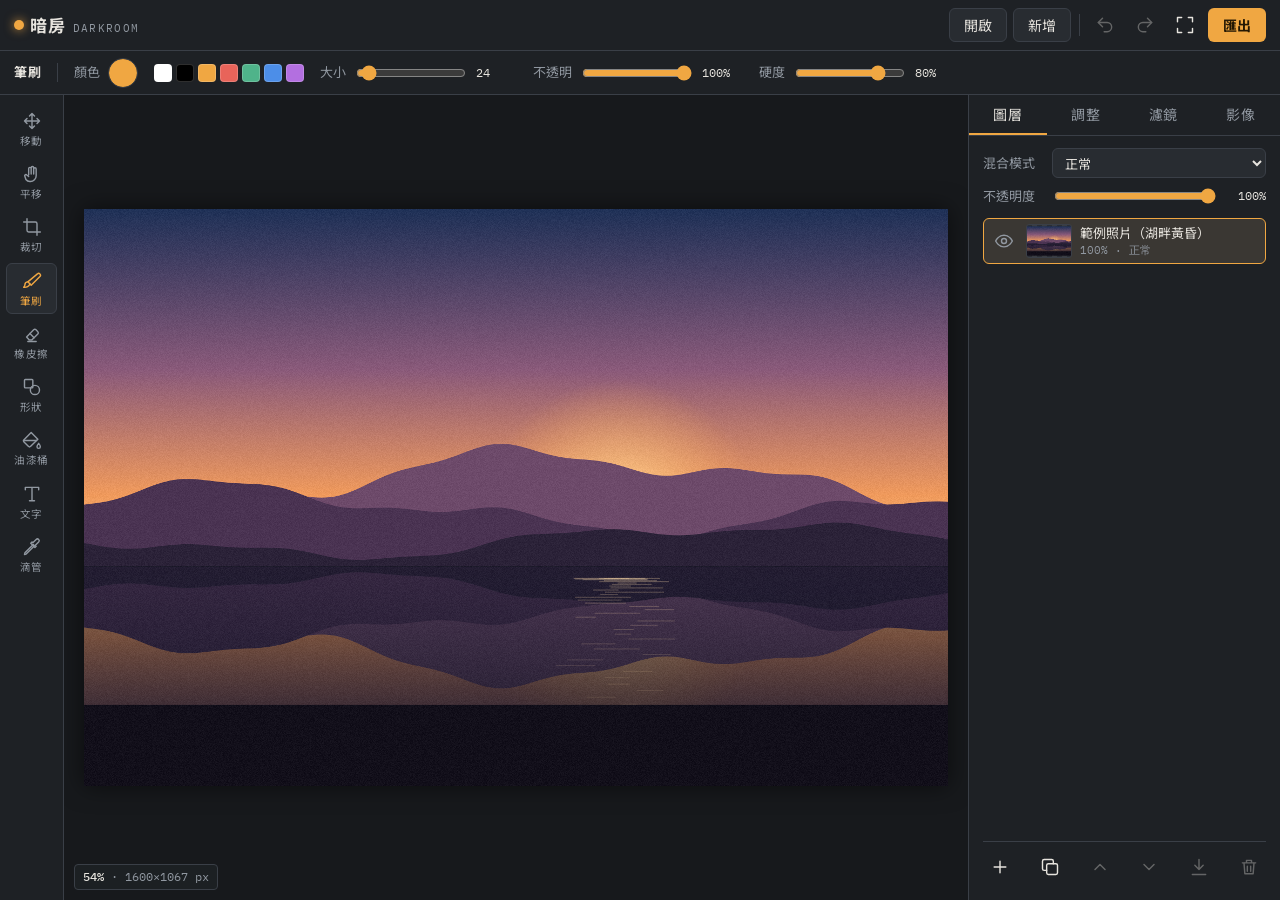
==== photo-editor/index.html @ 145f6950 "Add Darkroom: cross-platform layer-based photo editor (PWA) Plain HTML/JS/Canvas editor that runs on" ====
<!doctype html>
<html lang="zh-Hant">
<head>
<meta charset="utf-8">
<meta name="viewport" content="width=device-width,initial-scale=1,maximum-scale=1,user-scalable=no,viewport-fit=cover">
<title>暗房修圖</title>
<meta name="description" content="手機與電腦通用的圖層式修圖工具：筆刷、裁切、調色、濾鏡、文字、圖層混合模式。">
<meta name="theme-color" content="#1b1d21">
<link rel="manifest" href="manifest.webmanifest">
<link rel="icon" href="icon.svg" type="image/svg+xml">
<link rel="apple-touch-icon" href="icon.svg">
<link rel="preconnect" href="https://fonts.googleapis.com">
<link rel="stylesheet" href="https://fonts.googleapis.com/css2?family=IBM+Plex+Mono:wght@400;500&family=Noto+Sans+TC:wght@400;500;700&display=swap">
<link rel="stylesheet" href="style.css">
</head>
<body>
<!--APP-->
<div id="app">
  <header class="topbar">
    <div class="brand"><span class="mark" aria-hidden="true"></span><b>暗房</b><span class="sub">Darkroom</span></div>
    <div class="actions">
      <button class="btn" id="btnOpen" title="開啟影像 (Ctrl+O)">開啟</button>
      <button class="btn hide-sm" id="btnNew" title="新增畫布">新增</button>
      <span class="sep hide-sm"></span>
      <button class="ibtn" id="btnUndo" title="復原 (Ctrl+Z)" aria-label="復原"><svg viewBox="0 0 24 24"><path d="M9 14 4 9l5-5"/><path d="M4 9h10.5a5.5 5.5 0 0 1 0 11H11"/></svg></button>
      <button class="ibtn" id="btnRedo" title="重做 (Ctrl+Shift+Z)" aria-label="重做"><svg viewBox="0 0 24 24"><path d="m15 14 5-5-5-5"/><path d="M20 9H9.5a5.5 5.5 0 0 0 0 11H13"/></svg></button>
      <button class="ibtn" id="btnFit" title="符合視窗 (Ctrl+0)" aria-label="符合視窗"><svg viewBox="0 0 24 24"><path d="M3 8V3h5M21 8V3h-5M3 16v5h5M21 16v5h-5"/></svg></button>
      <button class="btn primary" id="btnExport" title="匯出 (Ctrl+S)">匯出</button>
      <button class="ibtn show-sm" id="btnPanel" aria-label="開啟面板" title="面板"><svg viewBox="0 0 24 24"><path d="M4 6h16M4 12h16M4 18h10"/></svg></button>
    </div>
    <input type="file" id="fileOpen" accept="image/*" hidden>
    <input type="file" id="fileLayer" accept="image/*" hidden>
  </header>

  <div class="optbar" id="optbar">
    <span class="opt tool-name" id="toolName">筆刷</span>
    <label class="opt" data-for="brush shape fill text"><span>顏色</span><input type="color" id="optColor" value="#f0a742"></label>
    <div class="opt swatches" data-for="brush shape fill text" id="swatches"></div>
    <label class="opt" data-for="brush eraser shape"><span>大小</span><input type="range" id="optSize" min="1" max="400" value="24"><output id="outSize">24</output></label>
    <label class="opt" data-for="brush eraser shape fill"><span>不透明</span><input type="range" id="optOpacity" min="1" max="100" value="100"><output id="outOpacity">100%</output></label>
    <label class="opt" data-for="brush eraser"><span>硬度</span><input type="range" id="optHardness" min="0" max="100" value="80"><output id="outHardness">80%</output></label>
    <label class="opt" data-for="shape"><span>形狀</span><select id="optShape"><option value="rect">矩形</option><option value="ellipse">橢圓</option><option value="line">直線</option></select></label>
    <label class="opt" data-for="shape"><input type="checkbox" id="optShapeFill"><span>填滿</span></label>
    <label class="opt" data-for="fill"><span>容許度</span><input type="range" id="optTolerance" min="0" max="100" value="32"><output id="outTolerance">32</output></label>
    <label class="opt" data-for="crop"><span>比例</span><select id="optRatio"><option value="free">自由</option><option value="1">1:1</option><option value="1.3333">4:3</option><option value="0.75">3:4</option><option value="1.7778">16:9</option><option value="0.5625">9:16</option><option value="1.5">3:2</option></select></label>
    <div class="opt" data-for="crop"><button class="btn primary sm" id="btnCropApply">套用裁切</button><button class="btn sm" id="btnCropCancel">取消</button></div>
    <span class="opt hint" data-for="move">拖曳以移動目前圖層</span>
    <span class="opt hint" data-for="hand">拖曳平移畫面，雙指縮放</span>
    <span class="opt hint" data-for="eyedropper">點選畫面取色</span>
    <span class="opt hint" data-for="text">點選畫面放置文字</span>
  </div>

  <main class="workspace">
    <nav class="toolbar" id="toolbar" aria-label="工具">
      <button data-tool="move" title="移動 (V)"><svg viewBox="0 0 24 24"><path d="M12 3v18M3 12h18M9 6l3-3 3 3M9 18l3 3 3-3M6 9l-3 3 3 3M18 9l3 3-3 3"/></svg><i>移動</i></button>
      <button data-tool="hand" title="手形 (H / 空白鍵)"><svg viewBox="0 0 24 24"><path d="M8 13V5.5a1.5 1.5 0 0 1 3 0V12M11 11V4.5a1.5 1.5 0 0 1 3 0V12M14 11.5V6a1.5 1.5 0 0 1 3 0v8a7 7 0 0 1-7 7h-.5a6 6 0 0 1-4.8-2.4L3.5 15a1.5 1.5 0 0 1 2.3-1.9L8 15"/></svg><i>平移</i></button>
      <button data-tool="crop" title="裁切 (C)"><svg viewBox="0 0 24 24"><path d="M6 2v14a2 2 0 0 0 2 2h14M18 22V8a2 2 0 0 0-2-2H2"/></svg><i>裁切</i></button>
      <button data-tool="brush" title="筆刷 (B)"><svg viewBox="0 0 24 24"><path d="M18.5 3.5a2.1 2.1 0 0 1 3 3L11 17l-4-4z"/><path d="M7 13c-2 0-3.5 1.5-3.5 3.5 0 1.5-1 2.5-1.5 3 3 .5 7-1 7.5-4.5"/></svg><i>筆刷</i></button>
      <button data-tool="eraser" title="橡皮擦 (E)"><svg viewBox="0 0 24 24"><path d="M7 21h10M5.5 15.5 14 7a2 2 0 0 1 2.8 0l2.2 2.2a2 2 0 0 1 0 2.8L12 19H8.5z"/><path d="m9.5 11.5 5 5"/></svg><i>橡皮擦</i></button>
      <button data-tool="shape" title="形狀 (U)"><svg viewBox="0 0 24 24"><rect x="3" y="3" width="10" height="10" rx="1"/><circle cx="15.5" cy="15.5" r="5.5"/></svg><i>形狀</i></button>
      <button data-tool="fill" title="油漆桶 (G)"><svg viewBox="0 0 24 24"><path d="m19 11-8-8-8.6 8.6a2 2 0 0 0 0 2.8l5.2 5.2a2 2 0 0 0 2.8 0z"/><path d="M2.5 12.5h15"/><path d="M22 20a2 2 0 1 1-4 0c0-1.6 2-4 2-4s2 2.4 2 4z"/></svg><i>油漆桶</i></button>
      <button data-tool="text" title="文字 (T)"><svg viewBox="0 0 24 24"><path d="M4 7V4h16v3M9 20h6M12 4v16"/></svg><i>文字</i></button>
      <button data-tool="eyedropper" title="滴管 (I)"><svg viewBox="0 0 24 24"><path d="m3 21 2-.5L15 10.5 13.5 9 3.5 19z"/><path d="m13 7 4-4a2.1 2.1 0 0 1 3 3l-4 4 1 1-1.5 1.5-5-5L12 6z"/></svg><i>滴管</i></button>
    </nav>

    <section class="stage" id="stage">
      <canvas id="view"></canvas>
      <div class="hud" id="hud"></div>
      <div class="drop" id="drop" hidden>放開以開啟影像</div>
    </section>

    <aside class="panel" id="panel">
      <div class="sheet-grip show-sm" id="sheetGrip"><span></span></div>
      <div class="tabs" role="tablist">
        <button role="tab" data-tab="layers" class="on">圖層</button>
        <button role="tab" data-tab="adjust">調整</button>
        <button role="tab" data-tab="filters">濾鏡</button>
        <button role="tab" data-tab="image">影像</button>
      </div>

      <div class="tab-body" data-body="layers">
        <div class="layer-props">
          <label class="row"><span>混合模式</span><select id="layerBlend"></select></label>
          <label class="row"><span>不透明度</span><input type="range" id="layerOpacity" min="0" max="100" value="100"><output id="outLayerOpacity">100%</output></label>
        </div>
        <ul class="layers" id="layerList"></ul>
        <div class="layer-actions">
          <button class="ibtn" id="lyAdd" title="新增圖層" aria-label="新增圖層"><svg viewBox="0 0 24 24"><path d="M12 5v14M5 12h14"/></svg></button>
          <button class="ibtn" id="lyDup" title="複製圖層" aria-label="複製圖層"><svg viewBox="0 0 24 24"><rect x="8" y="8" width="13" height="13" rx="2"/><path d="M16 8V5a2 2 0 0 0-2-2H5a2 2 0 0 0-2 2v9a2 2 0 0 0 2 2h3"/></svg></button>
          <button class="ibtn" id="lyUp" title="上移" aria-label="上移"><svg viewBox="0 0 24 24"><path d="m6 15 6-6 6 6"/></svg></button>
          <button class="ibtn" id="lyDown" title="下移" aria-label="下移"><svg viewBox="0 0 24 24"><path d="m6 9 6 6 6-6"/></svg></button>
          <button class="ibtn" id="lyMerge" title="向下合併" aria-label="向下合併"><svg viewBox="0 0 24 24"><path d="M12 3v12M7 10l5 5 5-5M4 21h16"/></svg></button>
          <button class="ibtn danger" id="lyDel" title="刪除圖層" aria-label="刪除圖層"><svg viewBox="0 0 24 24"><path d="M4 7h16M10 11v6M14 11v6M6 7l1 13h10l1-13M9 7V4h6v3"/></svg></button>
        </div>
      </div>

      <div class="tab-body" data-body="adjust" hidden>
        <p class="note">即時預覽套用在目前圖層：<b id="adjLayerName"></b></p>
        <div id="adjList" class="adj-list"></div>
        <div class="btn-row">
          <button class="btn" id="adjReset">重設</button>
          <button class="btn primary" id="adjApply">套用</button>
        </div>
      </div>

      <div class="tab-body" data-body="filters" hidden>
        <p class="note">點一下套用到目前圖層，可用復原撤銷。</p>
        <div class="filter-grid" id="filterGrid"></div>
      </div>

      <div class="tab-body" data-body="image" hidden>
        <div class="group">
          <h3>變形</h3>
          <div class="grid2">
            <button class="btn" data-img="rotL">向左旋轉 90°</button>
            <button class="btn" data-img="rotR">向右旋轉 90°</button>
            <button class="btn" data-img="flipH">水平翻轉</button>
            <button class="btn" data-img="flipV">垂直翻轉</button>
          </div>
        </div>
        <div class="group">
          <h3>尺寸</h3>
          <div class="grid2">
            <button class="btn" data-img="resize">影像尺寸…</button>
            <button class="btn" data-img="new">新增畫布…</button>
          </div>
        </div>
        <div class="group">
          <h3>圖層</h3>
          <div class="grid2">
            <button class="btn" data-img="placeLayer">置入影像為圖層</button>
            <button class="btn" data-img="flatten">影像平面化</button>
            <button class="btn" data-img="clearLayer">清除圖層內容</button>
            <button class="btn" data-img="fillLayer">以前景色填滿</button>
          </div>
        </div>
        <div class="group">
          <h3>資訊</h3>
          <dl class="info" id="docInfo"></dl>
        </div>
      </div>
    </aside>
  </main>

  <div class="scrim" id="scrim" hidden></div>

  <div class="modal" id="dlgText" hidden role="dialog" aria-labelledby="dlgTextTitle">
    <h2 id="dlgTextTitle">加入文字</h2>
    <textarea id="txtValue" rows="3">暗房 Darkroom</textarea>
    <div class="grid2">
      <label class="row"><span>字級 px</span><input type="number" id="txtSize" min="6" max="1000" value="72"></label>
      <label class="row"><span>字重</span><select id="txtWeight"><option value="400">一般</option><option value="700" selected>粗體</option></select></label>
      <label class="row"><span>對齊</span><select id="txtAlign"><option value="left">靠左</option><option value="center">置中</option><option value="right">靠右</option></select></label>
      <label class="row"><span>陰影</span><input type="checkbox" id="txtShadow"></label>
    </div>
    <div class="btn-row"><button class="btn" data-close>取消</button><button class="btn primary" id="txtApply">加入</button></div>
  </div>

  <div class="modal" id="dlgNew" hidden role="dialog" aria-labelledby="dlgNewTitle">
    <h2 id="dlgNewTitle">新增畫布</h2>
    <div class="presets" id="newPresets"></div>
    <div class="grid2">
      <label class="row"><span>寬度 px</span><input type="number" id="newW" min="1" max="8192" value="1920"></label>
      <label class="row"><span>高度 px</span><input type="number" id="newH" min="1" max="8192" value="1080"></label>
    </div>
    <label class="row"><span>背景</span><select id="newBg"><option value="#ffffff">白色</option><option value="#000000">黑色</option><option value="transparent">透明</option></select></label>
    <div class="btn-row"><button class="btn" data-close>取消</button><button class="btn primary" id="newApply">建立</button></div>
  </div>

  <div class="modal" id="dlgResize" hidden role="dialog" aria-labelledby="dlgResizeTitle">
    <h2 id="dlgResizeTitle">影像尺寸</h2>
    <div class="grid2">
      <label class="row"><span>寬度 px</span><input type="number" id="rsW" min="1" max="8192"></label>
      <label class="row"><span>高度 px</span><input type="number" id="rsH" min="1" max="8192"></label>
    </div>
    <label class="row"><input type="checkbox" id="rsLock" checked><span>維持長寬比</span></label>
    <div class="btn-row"><button class="btn" data-close>取消</button><button class="btn primary" id="rsApply">套用</button></div>
  </div>

  <div class="modal wide" id="dlgExport" hidden role="dialog" aria-labelledby="dlgExportTitle">
    <h2 id="dlgExportTitle">匯出影像</h2>
    <div class="export-grid">
      <div class="export-preview"><img id="expPreview" alt="匯出預覽"></div>
      <div class="export-form">
        <label class="row"><span>檔名</span><input type="text" id="expName" value="darkroom"></label>
        <label class="row"><span>格式</span><select id="expFmt"><option value="png">PNG（無損、保留透明）</option><option value="jpg" selected>JPEG（照片、檔案小）</option><option value="webp">WebP</option></select></label>
        <label class="row" id="expQualityRow"><span>品質</span><input type="range" id="expQuality" min="10" max="100" value="92"><output id="outExpQuality">92</output></label>
        <label class="row"><span>縮放</span><select id="expScale"><option value="1">100%</option><option value="0.5">50%</option><option value="0.25">25%</option><option value="2">200%</option></select></label>
        <p class="note" id="expInfo"></p>
        <p class="note small">若儲存按鈕無法使用，可長按（或右鍵）左側預覽圖另存。</p>
      </div>
    </div>
    <div class="btn-row"><button class="btn" data-close>關閉</button><button class="btn primary" id="expSave">儲存</button></div>
  </div>

  <div class="toast" id="toast" role="status" aria-live="polite"></div>
</div>
<!--/APP-->
<script src="app.js"></script>
</body>
</html>
---- photo-editor/style.css ----
/* Layout: chrome (top bar + option bar) over a three-column workspace — tools | stage | panel.
   Below 760px the tools become a bottom strip and the panel a slide-up sheet.
   Single dark theme on purpose: a neutral graphite surround keeps colour judgement honest,
   with a darkroom-safelight amber as the only accent. */
:root {
  --ink-0: #17191c;      /* stage surround */
  --ink-1: #1e2125;      /* chrome */
  --ink-2: #282c31;      /* raised controls */
  --ink-3: #333840;      /* hover */
  --line: #3a3f47;
  --text: #e7e4de;
  --muted: #9198a1;
  --safelight: #f0a742;
  --safelight-ink: #231703;
  --danger: #e8645a;
  --font-ui: "Noto Sans TC", "PingFang TC", "Microsoft JhengHei", system-ui, sans-serif;
  --font-data: "IBM Plex Mono", ui-monospace, "SFMono-Regular", Menlo, monospace;
  --r: 6px;
  color-scheme: dark;
}

* { box-sizing: border-box; }
[hidden] { display: none !important; }
html, body { height: 100%; }
body {
  margin: 0;
  background: var(--ink-0);
  color: var(--text);
  font: 14px/1.45 var(--font-ui);
  overflow: hidden;
  -webkit-tap-highlight-color: transparent;
  overscroll-behavior: none;
}
svg { width: 20px; height: 20px; fill: none; stroke: currentColor; stroke-width: 1.7; stroke-linecap: round; stroke-linejoin: round; flex: none; }
button, input, select, textarea { font: inherit; color: inherit; }
button { cursor: pointer; }
:focus-visible { outline: 2px solid var(--safelight); outline-offset: 1px; }

#app {
  height: 100%;
  display: grid;
  grid-template-rows: auto auto minmax(0, 1fr);
}

/* ---------- top bar ---------- */
.topbar {
  display: flex; align-items: center; justify-content: space-between; gap: 12px;
  padding-block: 8px;
  padding-left: max(14px, env(safe-area-inset-left, 0px));
  padding-right: max(14px, env(safe-area-inset-right, 0px));
  background: var(--ink-1);
  border-bottom: 1px solid var(--line);
}
.brand { display: flex; align-items: baseline; gap: 6px; white-space: nowrap; }
.brand b { font-size: 17px; font-weight: 700; letter-spacing: .08em; }
.brand .sub { font-family: var(--font-data); font-size: 11px; color: var(--muted); letter-spacing: .12em; text-transform: uppercase; }
.brand .mark { width: 10px; height: 10px; border-radius: 50%; background: var(--safelight); box-shadow: 0 0 10px 1px color-mix(in srgb, var(--safelight) 60%, transparent); align-self: center; }
.actions { display: flex; align-items: center; gap: 6px; }
.sep { width: 1px; height: 22px; background: var(--line); margin-inline: 2px; }

.btn {
  display: inline-flex; align-items: center; justify-content: center; gap: 6px;
  height: 34px; padding: 0 14px;
  background: var(--ink-2); border: 1px solid var(--line); border-radius: var(--r);
  white-space: nowrap;
}
.btn:hover { background: var(--ink-3); }
.btn.primary { background: var(--safelight); color: var(--safelight-ink); border-color: transparent; font-weight: 700; }
.btn.primary:hover { filter: brightness(1.08); }
.btn.sm { height: 28px; padding: 0 10px; font-size: 13px; }
.btn:disabled, .ibtn:disabled { opacity: .35; cursor: default; }
.ibtn {
  display: inline-grid; place-items: center; width: 34px; height: 34px;
  background: transparent; border: 1px solid transparent; border-radius: var(--r);
}
.ibtn:hover:not(:disabled) { background: var(--ink-2); border-color: var(--line); }
.ibtn.danger:hover:not(:disabled) { color: var(--danger); }

/* ---------- option bar ---------- */
.optbar {
  display: flex; align-items: center; gap: 16px;
  min-height: 44px;
  padding-block: 6px;
  padding-left: max(14px, env(safe-area-inset-left, 0px));
  padding-right: max(14px, env(safe-area-inset-right, 0px));
  background: var(--ink-1);
  border-bottom: 1px solid var(--line);
  overflow-x: auto; scrollbar-width: none;
}
.optbar::-webkit-scrollbar { display: none; }
.opt { display: flex; align-items: center; gap: 8px; white-space: nowrap; font-size: 13px; color: var(--muted); }
.opt > span { color: var(--muted); }
.opt output { font-family: var(--font-data); font-size: 12px; color: var(--text); min-width: 3.4em; font-variant-numeric: tabular-nums; }
.opt input[type=range] { width: 110px; }
.tool-name { color: var(--text); font-weight: 700; letter-spacing: .04em; padding-right: 4px; border-right: 1px solid var(--line); padding-right: 16px; }
.hint { font-style: normal; }
input[type=color] { width: 30px; height: 30px; padding: 0; border: 1px solid var(--line); border-radius: 50%; background: none; overflow: hidden; cursor: pointer; }
input[type=color]::-webkit-color-swatch-wrapper { padding: 0; }
input[type=color]::-webkit-color-swatch { border: 0; border-radius: 50%; }
input[type=color]::-moz-color-swatch { border: 0; border-radius: 50%; }
.swatches { gap: 4px; }
.swatches button { width: 18px; height: 18px; border-radius: 4px; border: 1px solid rgba(255,255,255,.18); padding: 0; }
input[type=range] { accent-color: var(--safelight); }
input[type=checkbox] { accent-color: var(--safelight); width: 16px; height: 16px; }
select, input[type=number], input[type=text], textarea {
  background: var(--ink-2); border: 1px solid var(--line); border-radius: var(--r);
  height: 30px; padding: 0 8px; min-width: 0;
}
textarea { height: auto; padding: 8px; resize: vertical; width: 100%; }

/* ---------- workspace ---------- */
.workspace {
  display: grid;
  grid-template-columns: 64px minmax(0, 1fr) 312px;
  min-height: 0;
}
.toolbar {
  display: flex; flex-direction: column; gap: 2px; padding: 8px 6px;
  background: var(--ink-1); border-right: 1px solid var(--line);
  overflow-y: auto;
}
.toolbar button {
  display: grid; justify-items: center; gap: 2px;
  padding: 7px 0 5px; border: 1px solid transparent; border-radius: var(--r);
  background: transparent; color: var(--muted);
}
.toolbar button i { font-style: normal; font-size: 10.5px; letter-spacing: .04em; }
.toolbar button:hover { color: var(--text); background: var(--ink-2); }
.toolbar button.on { color: var(--safelight); background: var(--ink-2); border-color: var(--line); }

.stage { position: relative; min-width: 0; min-height: 0; overflow: hidden; background: var(--ink-0); }
#view { position: absolute; inset: 0; width: 100%; height: 100%; touch-action: none; display: block; }
.hud {
  position: absolute; left: 10px; bottom: 10px;
  padding: 4px 8px; border-radius: 4px;
  background: color-mix(in srgb, var(--ink-1) 85%, transparent);
  border: 1px solid var(--line);
  font: 11.5px/1.4 var(--font-data); color: var(--muted);
  font-variant-numeric: tabular-nums; pointer-events: none; white-space: nowrap;
}
.hud b { color: var(--text); font-weight: 500; }
.drop {
  position: absolute; inset: 12px; display: grid; place-items: center;
  border: 2px dashed var(--safelight); border-radius: 12px;
  background: color-mix(in srgb, var(--ink-0) 75%, transparent);
  font-size: 18px; color: var(--safelight); pointer-events: none;
}

/* ---------- panel ---------- */
.panel {
  display: flex; flex-direction: column; min-height: 0;
  background: var(--ink-1); border-left: 1px solid var(--line);
}
.tabs { display: grid; grid-template-columns: repeat(4, 1fr); border-bottom: 1px solid var(--line); }
.tabs button {
  height: 40px; background: none; border: 0; border-bottom: 2px solid transparent;
  color: var(--muted); letter-spacing: .06em;
}
.tabs button.on { color: var(--text); border-bottom-color: var(--safelight); }
.tab-body { flex: 1; min-height: 0; overflow-y: auto; padding: 12px 14px 16px; display: flex; flex-direction: column; gap: 12px; }
.note { margin: 0; color: var(--muted); font-size: 12.5px; }
.note b { color: var(--text); font-weight: 500; }
.note.small { font-size: 11.5px; }
.row { display: flex; align-items: center; gap: 10px; font-size: 13px; }
.row > span:first-child { color: var(--muted); min-width: 4.5em; }
.row select, .row input[type=number], .row input[type=text] { flex: 1; }
.row input[type=range] { flex: 1; min-width: 0; }
.row output { font-family: var(--font-data); font-size: 12px; min-width: 3.2em; text-align: right; font-variant-numeric: tabular-nums; }
.btn-row { display: flex; justify-content: flex-end; gap: 8px; }
.grid2 { display: grid; grid-template-columns: 1fr 1fr; gap: 8px; }
.grid2 .btn { padding: 0 8px; font-size: 13px; }
.group h3 { margin: 0 0 8px; font-size: 11px; font-weight: 500; letter-spacing: .14em; color: var(--muted); }
.group { display: flex; flex-direction: column; }

.layer-props { display: flex; flex-direction: column; gap: 8px; }
.layers { list-style: none; margin: 0; padding: 0; display: flex; flex-direction: column; gap: 4px; flex: 1; min-height: 60px; }
.layers li {
  display: grid; grid-template-columns: 30px 46px minmax(0, 1fr); align-items: center; gap: 8px;
  padding: 5px 8px 5px 4px; border-radius: var(--r); border: 1px solid transparent;
  background: var(--ink-2); cursor: pointer;
}
.layers li.on { border-color: var(--safelight); background: color-mix(in srgb, var(--safelight) 9%, var(--ink-2)); }
.layers li.hidden-layer .lname, .layers li.hidden-layer canvas { opacity: .4; }
.layers .eye { width: 30px; height: 30px; display: grid; place-items: center; border: 0; background: none; color: var(--muted); border-radius: 4px; }
.layers .eye:hover { color: var(--text); }
.layers canvas {
  width: 46px; height: 34px; border-radius: 3px; border: 1px solid var(--line);
  background: repeating-conic-gradient(#3a3d42 0 25%, #2b2e33 0 50%) 0 0 / 10px 10px;
  object-fit: contain;
}
.lname { overflow: hidden; text-overflow: ellipsis; white-space: nowrap; font-size: 13px; }
.lmeta { display: block; font-family: var(--font-data); font-size: 10.5px; color: var(--muted); }
.lname input { width: 100%; height: 24px; }
.layer-actions { display: flex; justify-content: space-between; border-top: 1px solid var(--line); padding-top: 8px; }

.adj-list { display: flex; flex-direction: column; gap: 10px; }
.adj-list .adj-head { font-size: 11px; letter-spacing: .14em; color: var(--muted); margin-top: 6px; }
.adj-list .row > span:first-child { min-width: 5.5em; }
.adj-list .row output.changed { color: var(--safelight); }

.filter-grid { display: grid; grid-template-columns: repeat(3, 1fr); gap: 10px; }
.filter-grid button {
  display: grid; gap: 4px; padding: 0; border: 1px solid transparent; background: none; border-radius: var(--r);
  font-size: 12px; color: var(--muted); text-align: center;
}
.filter-grid button:hover { color: var(--text); }
.filter-grid button:hover canvas { border-color: var(--safelight); }
.filter-grid canvas { width: 100%; aspect-ratio: 1; border-radius: var(--r); border: 1px solid var(--line); background: var(--ink-2); max-width: 100%; }

.info { margin: 0; display: grid; grid-template-columns: auto 1fr; gap: 4px 12px; font-size: 12.5px; }
.info dt { color: var(--muted); }
.info dd { margin: 0; font-family: var(--font-data); font-variant-numeric: tabular-nums; }

/* ---------- dialogs ---------- */
.scrim { position: fixed; inset: 0; background: rgba(5, 6, 8, .62); z-index: 40; }
.modal {
  position: fixed; z-index: 50; left: 50%; top: 50%; transform: translate(-50%, -50%);
  width: min(420px, calc(100vw - 32px)); max-height: calc(100% - 32px); overflow-y: auto;
  background: var(--ink-1); border: 1px solid var(--line); border-radius: 10px;
  padding: 18px; display: flex; flex-direction: column; gap: 12px;
  box-shadow: 0 20px 60px rgba(0,0,0,.5);
}
.modal.wide { width: min(760px, calc(100vw - 32px)); }
.modal h2 { margin: 0; font-size: 16px; letter-spacing: .04em; }
.presets { display: flex; flex-wrap: wrap; gap: 6px; }
.presets button { font-size: 12px; padding: 4px 10px; border-radius: 99px; border: 1px solid var(--line); background: var(--ink-2); }
.presets button:hover { border-color: var(--safelight); }
.export-grid { display: grid; grid-template-columns: minmax(0, 1fr) minmax(0, 1fr); gap: 16px; }
.export-preview {
  display: grid; place-items: center; min-height: 180px; border-radius: var(--r); border: 1px solid var(--line);
  background: repeating-conic-gradient(#33363b 0 25%, #26292d 0 50%) 0 0 / 16px 16px;
  padding: 8px;
}
.export-preview img { max-height: 320px; object-fit: contain; -webkit-touch-callout: default; }
.export-form { display: flex; flex-direction: column; gap: 10px; }

.toast {
  position: fixed; left: 50%; bottom: calc(24px + env(safe-area-inset-bottom, 0px)); transform: translate(-50%, 20px);
  padding: 8px 14px; border-radius: 99px; background: var(--text); color: var(--ink-0);
  font-size: 13px; font-weight: 500; opacity: 0; pointer-events: none; transition: opacity .18s, transform .18s; z-index: 60;
  white-space: nowrap;
}
.toast.show { opacity: 1; transform: translate(-50%, 0); }

.show-sm { display: none !important; }

/* ---------- phone ---------- */
@media (max-width: 760px) {
  .hide-sm { display: none !important; }
  .show-sm { display: inline-grid !important; }
  .brand .sub { display: none; }
  .btn { padding: 0 11px; }
  .workspace { grid-template-columns: minmax(0, 1fr); grid-template-rows: minmax(0, 1fr) auto; }
  .stage { grid-row: 1; }
  .toolbar {
    grid-row: 2; flex-direction: row; gap: 2px; overflow-x: auto; overflow-y: hidden;
    border-right: 0; border-top: 1px solid var(--line);
    padding: 6px max(8px, env(safe-area-inset-right, 0px)) calc(6px + env(safe-area-inset-bottom, 0px)) max(8px, env(safe-area-inset-left, 0px));
    scrollbar-width: none;
  }
  .toolbar::-webkit-scrollbar { display: none; }
  .toolbar button { min-width: 54px; flex: 1 0 auto; }
  .panel {
    position: fixed; left: 0; right: 0; bottom: 0; z-index: 45;
    height: min(62%, 560px);
    border-left: 0; border-top: 1px solid var(--line); border-radius: 14px 14px 0 0;
    transform: translateY(105%); transition: transform .24s ease;
    padding-bottom: env(safe-area-inset-bottom, 0px);
    box-shadow: 0 -16px 40px rgba(0,0,0,.45);
  }
  .panel.open { transform: none; }
  .sheet-grip { display: grid !important; place-items: center; height: 18px; cursor: grab; }
  .sheet-grip span { width: 40px; height: 4px; border-radius: 2px; background: var(--line); }
  .export-grid { grid-template-columns: minmax(0, 1fr); }
  .export-preview img { max-height: 200px; }
  .toast { bottom: calc(92px + env(safe-area-inset-bottom, 0px)); }
  .opt input[type=range] { width: 90px; }
}

@media (prefers-reduced-motion: reduce) {
  .panel, .toast { transition: none; }
}
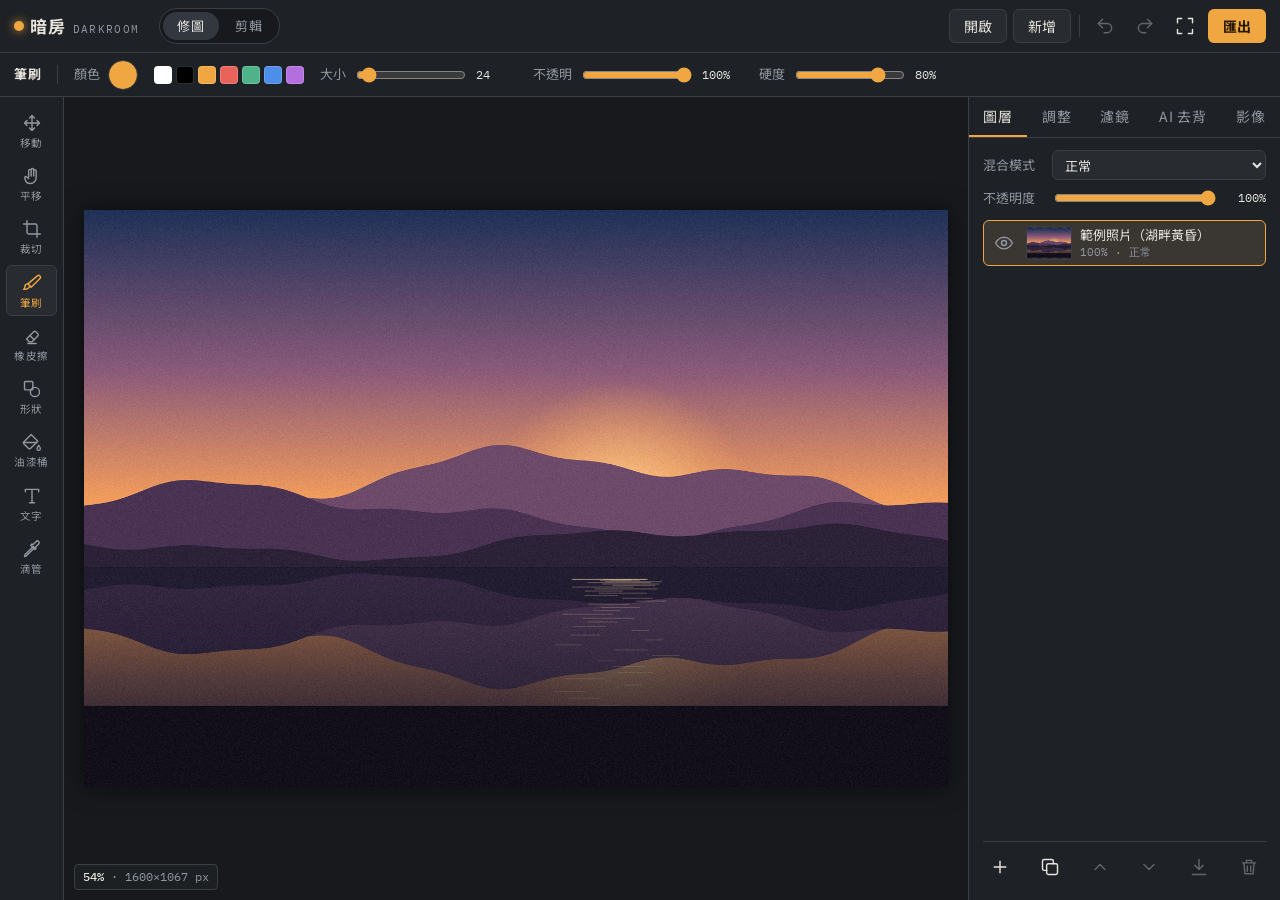
==== commit 9813e908: "Add AI background removal and photo/video clip editor - AI tab: on-device U2-Netp segmentation (onnx" ====
--- a/photo-editor/index.html
+++ b/photo-editor/index.html
@@ -4,7 +4,7 @@
 <meta charset="utf-8">
 <meta name="viewport" content="width=device-width,initial-scale=1,maximum-scale=1,user-scalable=no,viewport-fit=cover">
 <title>暗房修圖</title>
-<meta name="description" content="手機與電腦通用的圖層式修圖工具：筆刷、裁切、調色、濾鏡、文字、圖層混合模式。">
+<meta name="description" content="手機與電腦通用的修圖與影片剪輯工具：圖層、調色、濾鏡、AI 去背、照片影片剪輯匯出。">
 <meta name="theme-color" content="#1b1d21">
 <link rel="manifest" href="manifest.webmanifest">
 <link rel="icon" href="icon.svg" type="image/svg+xml">
@@ -18,13 +18,17 @@
 <div id="app">
   <header class="topbar">
     <div class="brand"><span class="mark" aria-hidden="true"></span><b>暗房</b><span class="sub">Darkroom</span></div>
-    <div class="actions">
+    <div class="seg" id="modeSeg" role="tablist" aria-label="模式">
+      <button role="tab" data-mode="photo" class="on">修圖</button>
+      <button role="tab" data-mode="video">剪輯</button>
+    </div>
+    <div class="actions photo-only">
       <button class="btn" id="btnOpen" title="開啟影像 (Ctrl+O)">開啟</button>
       <button class="btn hide-sm" id="btnNew" title="新增畫布">新增</button>
       <span class="sep hide-sm"></span>
       <button class="ibtn" id="btnUndo" title="復原 (Ctrl+Z)" aria-label="復原"><svg viewBox="0 0 24 24"><path d="M9 14 4 9l5-5"/><path d="M4 9h10.5a5.5 5.5 0 0 1 0 11H11"/></svg></button>
       <button class="ibtn" id="btnRedo" title="重做 (Ctrl+Shift+Z)" aria-label="重做"><svg viewBox="0 0 24 24"><path d="m15 14 5-5-5-5"/><path d="M20 9H9.5a5.5 5.5 0 0 0 0 11H13"/></svg></button>
-      <button class="ibtn" id="btnFit" title="符合視窗 (Ctrl+0)" aria-label="符合視窗"><svg viewBox="0 0 24 24"><path d="M3 8V3h5M21 8V3h-5M3 16v5h5M21 16v5h-5"/></svg></button>
+      <button class="ibtn hide-sm" id="btnFit" title="符合視窗 (Ctrl+0)" aria-label="符合視窗"><svg viewBox="0 0 24 24"><path d="M3 8V3h5M21 8V3h-5M3 16v5h5M21 16v5h-5"/></svg></button>
       <button class="btn primary" id="btnExport" title="匯出 (Ctrl+S)">匯出</button>
       <button class="ibtn show-sm" id="btnPanel" aria-label="開啟面板" title="面板"><svg viewBox="0 0 24 24"><path d="M4 6h16M4 12h16M4 18h10"/></svg></button>
     </div>
@@ -75,6 +79,7 @@
         <button role="tab" data-tab="layers" class="on">圖層</button>
         <button role="tab" data-tab="adjust">調整</button>
         <button role="tab" data-tab="filters">濾鏡</button>
+        <button role="tab" data-tab="ai">AI 去背</button>
         <button role="tab" data-tab="image">影像</button>
       </div>
 
@@ -108,6 +113,33 @@
         <div class="filter-grid" id="filterGrid"></div>
       </div>
 
+      <div class="tab-body" data-body="ai" hidden>
+        <section class="card">
+          <h3>AI 去背</h3>
+          <p class="note">在你的裝置上辨識主體，照片不會上傳。第一次使用會下載約 15 MB 的 AI 模型，之後就不用再下載。</p>
+          <p class="note">處理圖層：<b id="aiLayerName"></b></p>
+          <label class="row"><span>新背景</span><select id="aiBg">
+            <option value="transparent">透明</option>
+            <option value="color">前景色</option>
+            <option value="blur">模糊原背景（人像模式）</option>
+            <option value="mono">黑白背景（色彩焦點）</option>
+          </select></label>
+          <label class="row"><span>邊緣貼合</span><input type="range" id="aiRefine" min="0" max="100" value="60"><output id="outAiRefine">60</output></label>
+          <label class="row"><span>邊緣硬度</span><input type="range" id="aiHard" min="0" max="100" value="35"><output id="outAiHard">35</output></label>
+          <label class="row"><span>羽化 px</span><input type="range" id="aiFeather" min="0" max="20" value="1"><output id="outAiFeather">1</output></label>
+          <button class="btn primary" id="aiRun">AI 去背</button>
+          <div class="progress" id="aiProgress" hidden><div class="bar"><i id="aiBar"></i></div><span id="aiStatus"></span></div>
+          <div class="mask-view" id="aiMaskWrap" hidden><canvas id="aiMask" width="160" height="160"></canvas><span class="note small">辨識遮罩（白色＝保留）。調整上方滑桿後按「重新套用」，不必重新辨識。</span></div>
+        </section>
+        <section class="card">
+          <h3>純色背景去除</h3>
+          <p class="note">適合商品照、證件照、白底截圖等單一顏色背景。不需下載模型。</p>
+          <label class="row"><span>容許度</span><input type="range" id="keyTol" min="1" max="100" value="22"><output id="outKeyTol">22</output></label>
+          <label class="row"><input type="checkbox" id="keyAll"><span>移除所有相同顏色（含被包圍的區域）</span></label>
+          <button class="btn" id="keyRun">去除背景色</button>
+        </section>
+      </div>
+
       <div class="tab-body" data-body="image" hidden>
         <div class="group">
           <h3>變形</h3>
@@ -141,6 +173,41 @@
       </div>
     </aside>
   </main>
+
+  <section class="video-view" id="videoView" hidden>
+    <div class="vtop">
+      <button class="btn primary" id="vAdd">加入照片／影片</button>
+      <button class="btn" id="vFromPhoto" title="把修圖模式中目前的影像加入時間軸">加入修圖中的影像</button>
+      <label class="opt"><span>比例</span><select id="vAspect"><option value="16:9">16:9 橫式</option><option value="9:16">9:16 直式</option><option value="1:1">1:1 方形</option><option value="4:5">4:5 貼文</option></select></label>
+      <label class="opt"><span>畫質</span><select id="vRes"><option value="720">720p</option><option value="1080">1080p</option></select></label>
+      <button class="btn" id="vMusic">背景音樂</button>
+      <button class="btn primary" id="vExport">匯出影片</button>
+      <input type="file" id="vFile" accept="image/*,video/*" multiple hidden>
+      <input type="file" id="vMusicFile" accept="audio/*" hidden>
+    </div>
+    <div class="vmain">
+      <div class="vplayer">
+        <div class="vcanvas-wrap" id="vWrap">
+          <canvas id="vCanvas" width="1280" height="720"></canvas>
+          <div class="vempty" id="vEmpty" hidden>
+            <b>還沒有素材</b>
+            <span>加入照片或影片，排在時間軸上，再匯出成影片。</span>
+            <button class="btn" id="vSample">用範例照片試試</button>
+          </div>
+        </div>
+        <div class="vcontrols">
+          <button class="ibtn" id="vPlay" aria-label="播放" title="播放／暫停 (空白鍵)"><svg viewBox="0 0 24 24" id="vPlayIcon"><path d="M7 4v16l13-8z"/></svg></button>
+          <span class="vtime" id="vTime">0:00.0 / 0:00.0</span>
+          <input type="range" id="vSeek" min="0" max="1000" value="0" aria-label="播放位置">
+          <button class="ibtn" id="vGrab" aria-label="擷取畫面" title="擷取目前畫面到修圖"><svg viewBox="0 0 24 24"><path d="M4 8a2 2 0 0 1 2-2h2l1.5-2h5L16 6h2a2 2 0 0 1 2 2v9a2 2 0 0 1-2 2H6a2 2 0 0 1-2-2z"/><circle cx="12" cy="12.5" r="3.5"/></svg></button>
+        </div>
+      </div>
+      <aside class="vprops" id="vProps"></aside>
+    </div>
+    <div class="vtimeline-wrap" id="vTlWrap">
+      <div class="vtimeline" id="vTimeline"></div>
+    </div>
+  </section>
 
   <div class="scrim" id="scrim" hidden></div>
 
@@ -193,9 +260,18 @@
     <div class="btn-row"><button class="btn" data-close>關閉</button><button class="btn primary" id="expSave">儲存</button></div>
   </div>
 
+  <div class="modal" id="dlgRender" hidden role="dialog" aria-labelledby="dlgRenderTitle">
+    <h2 id="dlgRenderTitle">匯出影片中…</h2>
+    <p class="note">影片以實際播放速度錄製，請保持這個畫面開啟。</p>
+    <div class="progress"><div class="bar"><i id="vRenderBar"></i></div><span id="vRenderStatus">0%</span></div>
+    <div class="btn-row"><button class="btn" id="vRenderCancel">取消</button></div>
+  </div>
+
   <div class="toast" id="toast" role="status" aria-live="polite"></div>
 </div>
 <!--/APP-->
 <script src="app.js"></script>
+<script src="ai.js"></script>
+<script src="video.js"></script>
 </body>
 </html>
--- a/photo-editor/style.css
+++ b/photo-editor/style.css
@@ -151,9 +151,9 @@
   display: flex; flex-direction: column; min-height: 0;
   background: var(--ink-1); border-left: 1px solid var(--line);
 }
-.tabs { display: grid; grid-template-columns: repeat(4, 1fr); border-bottom: 1px solid var(--line); }
+.tabs { display: grid; grid-template-columns: repeat(5, auto); border-bottom: 1px solid var(--line); }
 .tabs button {
-  height: 40px; background: none; border: 0; border-bottom: 2px solid transparent;
+  height: 40px; padding: 0 4px; white-space: nowrap; background: none; border: 0; border-bottom: 2px solid transparent;
   color: var(--muted); letter-spacing: .06em;
 }
 .tabs button.on { color: var(--text); border-bottom-color: var(--safelight); }
@@ -244,11 +244,93 @@
 
 .show-sm { display: none !important; }
 
+/* ---------- mode switch ---------- */
+.seg { display: inline-flex; padding: 3px; gap: 2px; background: var(--ink-0); border: 1px solid var(--line); border-radius: 99px; }
+.seg button { height: 28px; padding: 0 14px; border: 0; border-radius: 99px; background: none; color: var(--muted); font-size: 13px; letter-spacing: .06em; }
+.seg button.on { background: var(--ink-3); color: var(--text); }
+body[data-mode="video"] .photo-only, body[data-mode="video"] .optbar, body[data-mode="video"] .workspace { display: none !important; }
+.topbar { flex-wrap: nowrap; }
+.topbar .seg { margin-right: auto; margin-left: 8px; }
+
+/* ---------- cards, progress (AI tab, render dialog) ---------- */
+.card { display: flex; flex-direction: column; gap: 10px; padding: 12px; border: 1px solid var(--line); border-radius: 8px; background: var(--ink-0); }
+.card h3 { margin: 0; font-size: 14px; letter-spacing: .06em; }
+.card .btn { width: 100%; }
+.progress { display: flex; align-items: center; gap: 10px; font: 12px var(--font-data); color: var(--muted); }
+.progress .bar { flex: 1; height: 6px; border-radius: 3px; background: var(--ink-2); overflow: hidden; }
+.progress .bar i { display: block; height: 100%; width: 0%; background: var(--safelight); transition: width .15s; }
+.mask-view { display: grid; grid-template-columns: 80px 1fr; gap: 10px; align-items: center; }
+.mask-view canvas { width: 80px; height: 80px; border-radius: 4px; border: 1px solid var(--line); background: #000; }
+
+/* ---------- video editor ---------- */
+.video-view {
+  grid-row: 2 / span 2; min-height: 0;
+  display: grid; grid-template-columns: minmax(0, 1fr) 320px; grid-template-rows: auto minmax(0, 1fr) auto;
+  grid-template-areas: "top top" "player props" "timeline timeline";
+}
+.vtop {
+  grid-area: top; display: flex; align-items: center; gap: 10px; overflow-x: auto; scrollbar-width: none;
+  padding-block: 6px;
+  padding-left: max(14px, env(safe-area-inset-left, 0px)); padding-right: max(14px, env(safe-area-inset-right, 0px));
+  background: var(--ink-1); border-bottom: 1px solid var(--line);
+}
+.vtop::-webkit-scrollbar { display: none; }
+.vtop .btn { height: 32px; }
+.vmain { display: contents; }
+.vplayer { grid-area: player; display: flex; flex-direction: column; min-height: 0; min-width: 0; }
+.vcanvas-wrap { position: relative; flex: 1; min-height: 0; display: grid; place-items: center; padding: 16px; }
+#vCanvas { max-width: 100%; max-height: 100%; width: auto; height: auto; background: #000; box-shadow: 0 10px 40px rgba(0,0,0,.5); border-radius: 2px; }
+.vempty {
+  position: absolute; inset: 16px; display: grid; place-content: center; justify-items: center; gap: 8px; text-align: center;
+  color: var(--muted); border: 1px dashed var(--line); border-radius: 10px; background: var(--ink-0);
+}
+.vempty b { color: var(--text); font-size: 16px; }
+.vcontrols { display: flex; align-items: center; gap: 10px; padding: 8px 14px; background: var(--ink-1); border-top: 1px solid var(--line); }
+.vcontrols input[type=range] { flex: 1; min-width: 0; }
+.vtime { font: 12px var(--font-data); font-variant-numeric: tabular-nums; color: var(--muted); white-space: nowrap; }
+#vPlayIcon path { fill: currentColor; stroke: none; }
+.vprops { grid-area: props; min-height: 0; overflow-y: auto; background: var(--ink-1); border-left: 1px solid var(--line); padding: 12px 14px 16px; display: flex; flex-direction: column; gap: 12px; }
+.vprops h3 { margin: 4px 0 0; font-size: 11px; font-weight: 500; letter-spacing: .14em; color: var(--muted); }
+.vprops .clip-head { display: flex; align-items: center; gap: 6px; }
+.vprops .clip-head b { flex: 1; min-width: 0; overflow: hidden; text-overflow: ellipsis; white-space: nowrap; }
+.vprops .tag { font: 10.5px var(--font-data); padding: 2px 6px; border-radius: 4px; background: var(--ink-3); color: var(--muted); letter-spacing: .08em; }
+.vprops .row > span:first-child { min-width: 5em; }
+.vprops input[type=text] { flex: 1; }
+.vtimeline-wrap { grid-area: timeline; overflow-x: auto; background: var(--ink-1); border-top: 1px solid var(--line); padding: 10px 0 12px; }
+.vtimeline { position: relative; display: flex; gap: 4px; padding: 0 max(14px, env(safe-area-inset-right, 0px)) 0 max(14px, env(safe-area-inset-left, 0px)); width: max-content; min-width: 100%; }
+.vclip {
+  position: relative; flex: none; height: 64px; border-radius: 6px; overflow: hidden; cursor: pointer;
+  border: 2px solid transparent; background: var(--ink-2) center / auto 100% repeat-x;
+  user-select: none; -webkit-user-select: none;
+}
+.vclip.on { border-color: var(--safelight); }
+.vclip.dragging { opacity: .5; }
+.vclip .vlabel {
+  position: absolute; left: 0; right: 0; bottom: 0; padding: 2px 6px; display: flex; justify-content: space-between; gap: 4px;
+  font: 10.5px var(--font-data); color: #fff; background: linear-gradient(transparent, rgba(0,0,0,.75));
+  white-space: nowrap; overflow: hidden;
+}
+.vclip .vtr { position: absolute; left: -2px; top: 50%; transform: translateY(-50%); width: 14px; height: 14px; border-radius: 50%; background: var(--safelight); border: 2px solid var(--ink-1); }
+.vclip .vcap { position: absolute; top: 3px; left: 6px; font-size: 10px; color: #fff; text-shadow: 0 1px 2px #000; }
+.vadd { flex: none; width: 64px; height: 64px; border-radius: 6px; border: 1px dashed var(--line); background: none; color: var(--muted); display: grid; place-items: center; }
+.vadd:hover { color: var(--safelight); border-color: var(--safelight); }
+.vplayhead { position: absolute; top: -6px; bottom: -6px; width: 2px; background: #fff; box-shadow: 0 0 0 1px rgba(0,0,0,.5); pointer-events: none; z-index: 2; }
+.vdrop { position: absolute; top: 0; bottom: 0; width: 3px; background: var(--safelight); border-radius: 2px; pointer-events: none; z-index: 3; }
+
 /* ---------- phone ---------- */
 @media (max-width: 760px) {
   .hide-sm { display: none !important; }
   .show-sm { display: inline-grid !important; }
-  .brand .sub { display: none; }
+  .brand .sub, .brand b { display: none; }
+  .topbar { gap: 6px; }
+  .actions { gap: 2px; }
+  .ibtn { width: 32px; }
+  .seg button { padding: 0 11px; }
+  .topbar .seg { margin-left: 2px; }
+  .video-view { grid-template-columns: minmax(0, 1fr); grid-template-rows: auto auto auto minmax(0, 1fr); grid-template-areas: "top" "player" "timeline" "props"; }
+  .vcanvas-wrap { flex: none; height: min(42vh, 360px); padding: 10px; }
+  .vprops { border-left: 0; border-top: 1px solid var(--line); padding-bottom: calc(16px + env(safe-area-inset-bottom, 0px)); }
+  .vtimeline-wrap { border-top: 1px solid var(--line); }
   .btn { padding: 0 11px; }
   .workspace { grid-template-columns: minmax(0, 1fr); grid-template-rows: minmax(0, 1fr) auto; }
   .stage { grid-row: 1; }
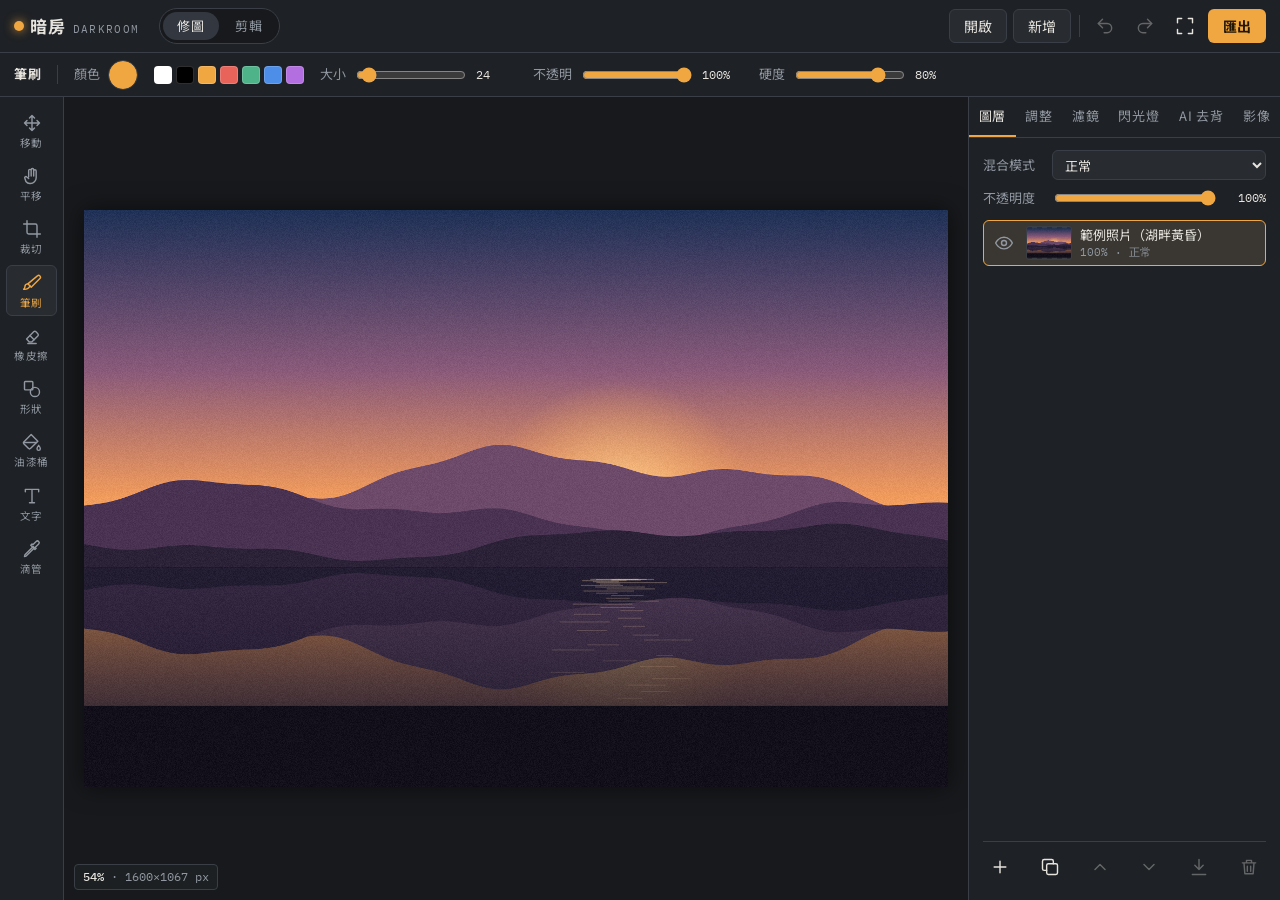
==== commit 33515b14: "Add compact-camera flash looks (閃光燈美圖) New 閃光燈 tab with 10 look-alike styles (Ricoh GR, Canon CCD, F" ====
--- a/photo-editor/index.html
+++ b/photo-editor/index.html
@@ -79,6 +79,7 @@
         <button role="tab" data-tab="layers" class="on">圖層</button>
         <button role="tab" data-tab="adjust">調整</button>
         <button role="tab" data-tab="filters">濾鏡</button>
+        <button role="tab" data-tab="flash">閃光燈</button>
         <button role="tab" data-tab="ai">AI 去背</button>
         <button role="tab" data-tab="image">影像</button>
       </div>
@@ -111,6 +112,20 @@
       <div class="tab-body" data-body="filters" hidden>
         <p class="note">點一下套用到目前圖層，可用復原撤銷。</p>
         <div class="filter-grid" id="filterGrid"></div>
+      </div>
+
+      <div class="tab-body" data-body="flash" hidden>
+        <p class="note">模擬小型相機直打閃光燈：主體亮、背景暗、高光柔亮，加上各家相機的發色。點一個風格即時預覽，微調後按「套用」。</p>
+        <div class="filter-grid flash-grid" id="flashGrid"></div>
+        <section class="card" id="flashCtl" hidden>
+          <h3 id="flashName"></h3>
+          <div class="row"><span>閃光位置</span><b class="note" id="flashPos">自動（畫面中央）</b></div>
+          <div class="grid2"><button class="btn sm" id="flashPick">點畫面指定</button><button class="btn sm" id="flashAuto">回到自動</button></div>
+          <div id="flashSliders" class="adj-list"></div>
+          <label class="row"><input type="checkbox" id="flashDate"><span>日期戳記</span><input type="text" id="flashDateText" aria-label="日期文字" maxlength="14"></label>
+          <div class="btn-row"><button class="btn" id="flashCancel">取消預覽</button><button class="btn primary" id="flashApply">套用</button></div>
+        </section>
+        <p class="note small">各風格為外觀模擬，非相機廠商官方色彩設定。</p>
       </div>
 
       <div class="tab-body" data-body="ai" hidden>
@@ -271,6 +286,7 @@
 </div>
 <!--/APP-->
 <script src="app.js"></script>
+<script src="flash.js"></script>
 <script src="ai.js"></script>
 <script src="video.js"></script>
 </body>
--- a/photo-editor/style.css
+++ b/photo-editor/style.css
@@ -151,9 +151,9 @@
   display: flex; flex-direction: column; min-height: 0;
   background: var(--ink-1); border-left: 1px solid var(--line);
 }
-.tabs { display: grid; grid-template-columns: repeat(5, auto); border-bottom: 1px solid var(--line); }
+.tabs { display: grid; grid-template-columns: repeat(6, auto); border-bottom: 1px solid var(--line); }
 .tabs button {
-  height: 40px; padding: 0 4px; white-space: nowrap; background: none; border: 0; border-bottom: 2px solid transparent;
+  height: 40px; padding: 0 2px; white-space: nowrap; font-size: 13px; letter-spacing: .02em; background: none; border: 0; border-bottom: 2px solid transparent;
   color: var(--muted); letter-spacing: .06em;
 }
 .tabs button.on { color: var(--text); border-bottom-color: var(--safelight); }
@@ -243,6 +243,12 @@
 .toast.show { opacity: 1; transform: translate(-50%, 0); }
 
 .show-sm { display: none !important; }
+
+/* ---------- flash looks ---------- */
+.flash-grid button small { font-size: 10.5px; color: var(--muted); margin-top: -2px; }
+.flash-grid button.on canvas { border-color: var(--safelight); box-shadow: 0 0 0 1px var(--safelight); }
+.flash-grid button.on span { color: var(--safelight); }
+#flashCtl .row input[type=text] { width: 7.5em; flex: none; font-family: var(--font-data); }
 
 /* ---------- mode switch ---------- */
 .seg { display: inline-flex; padding: 3px; gap: 2px; background: var(--ink-0); border: 1px solid var(--line); border-radius: 99px; }
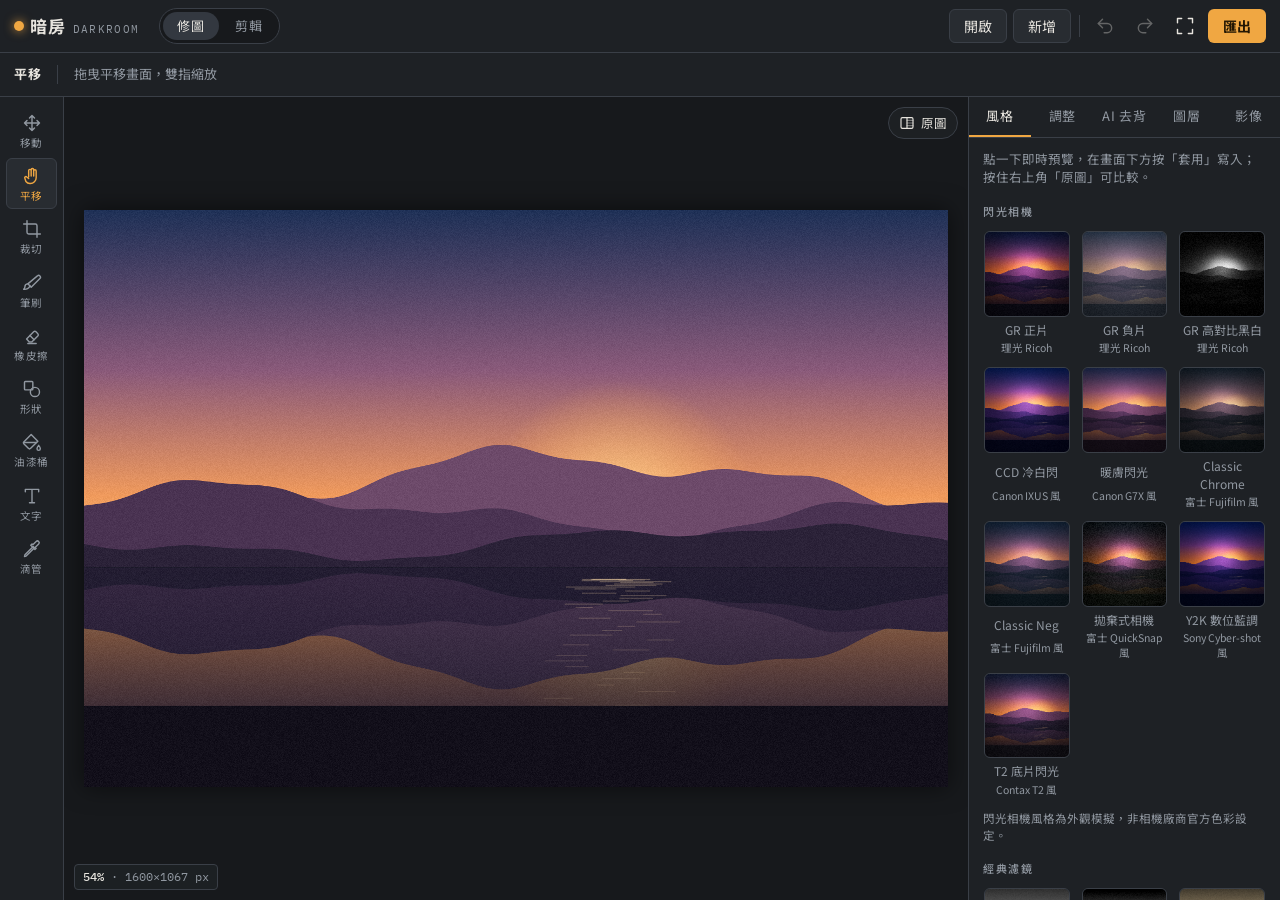
==== commit 3c11daa0: "UX pass: one preview bar, hold-to-compare, phone bottom bar - Styles, filters and adjustments share " ====
--- a/photo-editor/index.html
+++ b/photo-editor/index.html
@@ -30,7 +30,6 @@
       <button class="ibtn" id="btnRedo" title="重做 (Ctrl+Shift+Z)" aria-label="重做"><svg viewBox="0 0 24 24"><path d="m15 14 5-5-5-5"/><path d="M20 9H9.5a5.5 5.5 0 0 0 0 11H13"/></svg></button>
       <button class="ibtn hide-sm" id="btnFit" title="符合視窗 (Ctrl+0)" aria-label="符合視窗"><svg viewBox="0 0 24 24"><path d="M3 8V3h5M21 8V3h-5M3 16v5h5M21 16v5h-5"/></svg></button>
       <button class="btn primary" id="btnExport" title="匯出 (Ctrl+S)">匯出</button>
-      <button class="ibtn show-sm" id="btnPanel" aria-label="開啟面板" title="面板"><svg viewBox="0 0 24 24"><path d="M4 6h16M4 12h16M4 18h10"/></svg></button>
     </div>
     <input type="file" id="fileOpen" accept="image/*" hidden>
     <input type="file" id="fileLayer" accept="image/*" hidden>
@@ -48,6 +47,11 @@
     <label class="opt" data-for="fill"><span>容許度</span><input type="range" id="optTolerance" min="0" max="100" value="32"><output id="outTolerance">32</output></label>
     <label class="opt" data-for="crop"><span>比例</span><select id="optRatio"><option value="free">自由</option><option value="1">1:1</option><option value="1.3333">4:3</option><option value="0.75">3:4</option><option value="1.7778">16:9</option><option value="0.5625">9:16</option><option value="1.5">3:2</option></select></label>
     <div class="opt" data-for="crop"><button class="btn primary sm" id="btnCropApply">套用裁切</button><button class="btn sm" id="btnCropCancel">取消</button></div>
+    <div class="opt" data-for="crop">
+      <button class="ibtn" data-img="rotL" aria-label="向左旋轉 90°" title="向左旋轉 90°"><svg viewBox="0 0 24 24"><path d="M3 12a9 9 0 1 0 3-6.7L3 8"/><path d="M3 3v5h5"/></svg></button>
+      <button class="ibtn" data-img="rotR" aria-label="向右旋轉 90°" title="向右旋轉 90°"><svg viewBox="0 0 24 24"><path d="M21 12a9 9 0 1 1-3-6.7L21 8"/><path d="M21 3v5h-5"/></svg></button>
+      <button class="ibtn" data-img="flipH" aria-label="水平翻轉" title="水平翻轉"><svg viewBox="0 0 24 24"><path d="M12 3v18M8 7 3 12l5 5zM16 7l5 5-5 5z"/></svg></button>
+    </div>
     <span class="opt hint" data-for="move">拖曳以移動目前圖層</span>
     <span class="opt hint" data-for="hand">拖曳平移畫面，雙指縮放</span>
     <span class="opt hint" data-for="eyedropper">點選畫面取色</span>
@@ -69,6 +73,14 @@
 
     <section class="stage" id="stage">
       <canvas id="view"></canvas>
+      <button class="cmp" id="btnCompare" aria-label="按住比較原圖" title="按住比較（\ 鍵）"><svg viewBox="0 0 24 24"><rect x="3" y="4" width="18" height="16" rx="2"/><path d="M12 4v16"/><path d="M12 8h9M12 12h9M12 16h9" opacity=".45"/></svg><span>原圖</span></button>
+      <div class="cmp-badge" id="cmpBadge" hidden></div>
+      <div class="pbar" id="pbar" hidden role="group" aria-label="預覽">
+        <b id="pbLabel"></b>
+        <label class="pb-amount" id="pbAmountWrap" hidden><span>強度</span><input type="range" id="pbAmount" min="0" max="100" value="100" aria-label="強度"><output id="outPbAmount">100%</output></label>
+        <button class="btn sm" id="pbCancel">取消</button>
+        <button class="btn primary sm" id="pbApply">套用</button>
+      </div>
       <div class="hud" id="hud"></div>
       <div class="drop" id="drop" hidden>放開以開啟影像</div>
     </section>
@@ -76,15 +88,14 @@
     <aside class="panel" id="panel">
       <div class="sheet-grip show-sm" id="sheetGrip"><span></span></div>
       <div class="tabs" role="tablist">
-        <button role="tab" data-tab="layers" class="on">圖層</button>
+        <button role="tab" data-tab="style" class="on">風格</button>
         <button role="tab" data-tab="adjust">調整</button>
-        <button role="tab" data-tab="filters">濾鏡</button>
-        <button role="tab" data-tab="flash">閃光燈</button>
         <button role="tab" data-tab="ai">AI 去背</button>
+        <button role="tab" data-tab="layers">圖層</button>
         <button role="tab" data-tab="image">影像</button>
       </div>
 
-      <div class="tab-body" data-body="layers">
+      <div class="tab-body" data-body="layers" hidden>
         <div class="layer-props">
           <label class="row"><span>混合模式</span><select id="layerBlend"></select></label>
           <label class="row"><span>不透明度</span><input type="range" id="layerOpacity" min="0" max="100" value="100"><output id="outLayerOpacity">100%</output></label>
@@ -101,21 +112,13 @@
       </div>
 
       <div class="tab-body" data-body="adjust" hidden>
-        <p class="note">即時預覽套用在目前圖層：<b id="adjLayerName"></b></p>
+        <p class="note">拖曳滑桿即時預覽（目前圖層：<b id="adjLayerName"></b>），在畫面下方按「套用」寫入。雙擊滑桿歸零。</p>
         <div id="adjList" class="adj-list"></div>
-        <div class="btn-row">
-          <button class="btn" id="adjReset">重設</button>
-          <button class="btn primary" id="adjApply">套用</button>
-        </div>
-      </div>
-
-      <div class="tab-body" data-body="filters" hidden>
-        <p class="note">點一下套用到目前圖層，可用復原撤銷。</p>
-        <div class="filter-grid" id="filterGrid"></div>
-      </div>
-
-      <div class="tab-body" data-body="flash" hidden>
-        <p class="note">模擬小型相機直打閃光燈：主體亮、背景暗、高光柔亮，加上各家相機的發色。點一個風格即時預覽，微調後按「套用」。</p>
+      </div>
+
+      <div class="tab-body" data-body="style">
+        <p class="note">點一下即時預覽，在畫面下方按「套用」寫入；按住右上角「原圖」可比較。</p>
+        <h3 class="sec">閃光相機</h3>
         <div class="filter-grid flash-grid" id="flashGrid"></div>
         <section class="card" id="flashCtl" hidden>
           <h3 id="flashName"></h3>
@@ -123,9 +126,10 @@
           <div class="grid2"><button class="btn sm" id="flashPick">點畫面指定</button><button class="btn sm" id="flashAuto">回到自動</button></div>
           <div id="flashSliders" class="adj-list"></div>
           <label class="row"><input type="checkbox" id="flashDate"><span>日期戳記</span><input type="text" id="flashDateText" aria-label="日期文字" maxlength="14"></label>
-          <div class="btn-row"><button class="btn" id="flashCancel">取消預覽</button><button class="btn primary" id="flashApply">套用</button></div>
         </section>
-        <p class="note small">各風格為外觀模擬，非相機廠商官方色彩設定。</p>
+        <p class="note small">閃光相機風格為外觀模擬，非相機廠商官方色彩設定。</p>
+        <h3 class="sec">經典濾鏡</h3>
+        <div class="filter-grid" id="filterGrid"></div>
       </div>
 
       <div class="tab-body" data-body="ai" hidden>
@@ -187,6 +191,15 @@
         </div>
       </div>
     </aside>
+
+    <nav class="mnav" id="mnav" aria-label="主要功能">
+      <button data-nav="style"><svg viewBox="0 0 24 24"><path d="M13 2 4 14h7l-1 8 9-12h-7z"/></svg><i>風格</i></button>
+      <button data-nav="adjust"><svg viewBox="0 0 24 24"><path d="M4 6h10M18 6h2M4 12h4M12 12h8M4 18h12M20 18h0"/><circle cx="16" cy="6" r="2"/><circle cx="10" cy="12" r="2"/><circle cx="18" cy="18" r="2"/></svg><i>調整</i></button>
+      <button data-nav="crop"><svg viewBox="0 0 24 24"><path d="M6 2v14a2 2 0 0 0 2 2h14M18 22V8a2 2 0 0 0-2-2H2"/></svg><i>裁切</i></button>
+      <button data-nav="ai"><svg viewBox="0 0 24 24"><circle cx="12" cy="8" r="4"/><path d="M4 21c1-4 4.5-6 8-6s7 2 8 6"/><path d="M2 3l3 3M22 3l-3 3" opacity=".6"/></svg><i>去背</i></button>
+      <button data-nav="layers"><svg viewBox="0 0 24 24"><path d="m12 3 9 5-9 5-9-5z"/><path d="m3 13 9 5 9-5"/></svg><i>圖層</i></button>
+      <button data-nav="tools"><svg viewBox="0 0 24 24"><path d="M18.5 3.5a2.1 2.1 0 0 1 3 3L11 17l-4-4z"/><path d="M7 13c-2 0-3.5 1.5-3.5 3.5 0 1.5-1 2.5-1.5 3 3 .5 7-1 7.5-4.5"/></svg><i>工具</i></button>
+    </nav>
   </main>
 
   <section class="video-view" id="videoView" hidden>
--- a/photo-editor/style.css
+++ b/photo-editor/style.css
@@ -151,7 +151,7 @@
   display: flex; flex-direction: column; min-height: 0;
   background: var(--ink-1); border-left: 1px solid var(--line);
 }
-.tabs { display: grid; grid-template-columns: repeat(6, auto); border-bottom: 1px solid var(--line); }
+.tabs { display: grid; grid-template-columns: repeat(5, 1fr); border-bottom: 1px solid var(--line); }
 .tabs button {
   height: 40px; padding: 0 2px; white-space: nowrap; font-size: 13px; letter-spacing: .02em; background: none; border: 0; border-bottom: 2px solid transparent;
   color: var(--muted); letter-spacing: .06em;
@@ -243,6 +243,37 @@
 .toast.show { opacity: 1; transform: translate(-50%, 0); }
 
 .show-sm { display: none !important; }
+
+/* ---------- preview bar, compare (one pattern for every live preview) ---------- */
+.pbar {
+  position: absolute; left: 50%; bottom: 12px; transform: translateX(-50%); z-index: 5;
+  display: flex; align-items: center; gap: 10px; flex-wrap: wrap; justify-content: center;
+  max-width: calc(100% - 24px); padding: 8px 10px 8px 14px;
+  background: color-mix(in srgb, var(--ink-1) 94%, transparent); border: 1px solid var(--line); border-radius: 12px;
+  box-shadow: 0 10px 30px rgba(0,0,0,.45);
+}
+.pbar b { font-size: 13px; font-weight: 500; white-space: nowrap; max-width: 14em; overflow: hidden; text-overflow: ellipsis; }
+.pb-amount { display: flex; align-items: center; gap: 6px; font-size: 12px; color: var(--muted); }
+.pb-amount input { width: 120px; }
+.pb-amount output { font: 12px var(--font-data); color: var(--text); min-width: 3em; font-variant-numeric: tabular-nums; }
+.pbar:not([hidden]) ~ .hud { display: none; }
+.cmp {
+  position: absolute; top: 10px; right: 10px; z-index: 5;
+  display: inline-flex; align-items: center; gap: 6px; height: 32px; padding: 0 10px;
+  border-radius: 99px; border: 1px solid var(--line); color: var(--text);
+  background: color-mix(in srgb, var(--ink-1) 88%, transparent);
+  font-size: 12.5px; user-select: none; -webkit-user-select: none; touch-action: none; -webkit-touch-callout: none;
+}
+.cmp svg { width: 16px; height: 16px; }
+.cmp.on { background: var(--safelight); color: var(--safelight-ink); border-color: transparent; }
+.cmp-badge {
+  position: absolute; top: 12px; left: 50%; transform: translateX(-50%); z-index: 5;
+  padding: 4px 12px; border-radius: 99px; background: var(--text); color: var(--ink-0); font-size: 12.5px; font-weight: 700; pointer-events: none;
+}
+.tab-body .sec { margin: 6px 0 -2px; font-size: 11px; font-weight: 500; letter-spacing: .14em; color: var(--muted); }
+.filter-grid button.on canvas { border-color: var(--safelight); box-shadow: 0 0 0 1px var(--safelight); }
+.filter-grid button.on span { color: var(--safelight); }
+.mnav { display: none; }
 
 /* ---------- flash looks ---------- */
 .flash-grid button small { font-size: 10.5px; color: var(--muted); margin-top: -2px; }
@@ -338,30 +369,44 @@
   .vprops { border-left: 0; border-top: 1px solid var(--line); padding-bottom: calc(16px + env(safe-area-inset-bottom, 0px)); }
   .vtimeline-wrap { border-top: 1px solid var(--line); }
   .btn { padding: 0 11px; }
-  .workspace { grid-template-columns: minmax(0, 1fr); grid-template-rows: minmax(0, 1fr) auto; }
+  /* phone: photo on top, the open panel docked under it (never covering it), drawing tools on demand, main jobs in the bottom bar */
+  .workspace { grid-template-columns: minmax(0, 1fr); grid-template-rows: minmax(0, 1fr) auto auto auto; }
   .stage { grid-row: 1; }
+  .panel {
+    grid-row: 2; display: none; height: min(46vh, 430px);
+    border-left: 0; border-top: 1px solid var(--line);
+  }
+  .panel.open { display: flex; }
+  .sheet-grip { display: grid !important; place-items: center; height: 18px; cursor: pointer; }
+  .sheet-grip span { width: 40px; height: 4px; border-radius: 2px; background: var(--line); }
+  .tabs button { height: 36px; }
   .toolbar {
-    grid-row: 2; flex-direction: row; gap: 2px; overflow-x: auto; overflow-y: hidden;
+    grid-row: 3; display: none; flex-direction: row; gap: 2px; overflow-x: auto; overflow-y: hidden;
     border-right: 0; border-top: 1px solid var(--line);
-    padding: 6px max(8px, env(safe-area-inset-right, 0px)) calc(6px + env(safe-area-inset-bottom, 0px)) max(8px, env(safe-area-inset-left, 0px));
+    padding: 4px max(8px, env(safe-area-inset-right, 0px)) 4px max(8px, env(safe-area-inset-left, 0px));
     scrollbar-width: none;
   }
+  body.tools-open .toolbar { display: flex; }
   .toolbar::-webkit-scrollbar { display: none; }
   .toolbar button { min-width: 54px; flex: 1 0 auto; }
-  .panel {
-    position: fixed; left: 0; right: 0; bottom: 0; z-index: 45;
-    height: min(62%, 560px);
-    border-left: 0; border-top: 1px solid var(--line); border-radius: 14px 14px 0 0;
-    transform: translateY(105%); transition: transform .24s ease;
-    padding-bottom: env(safe-area-inset-bottom, 0px);
-    box-shadow: 0 -16px 40px rgba(0,0,0,.45);
+  .mnav {
+    grid-row: 4; display: grid; grid-template-columns: repeat(6, 1fr);
+    background: var(--ink-1); border-top: 1px solid var(--line);
+    padding: 4px max(4px, env(safe-area-inset-right, 0px)) calc(4px + env(safe-area-inset-bottom, 0px)) max(4px, env(safe-area-inset-left, 0px));
   }
-  .panel.open { transform: none; }
-  .sheet-grip { display: grid !important; place-items: center; height: 18px; cursor: grab; }
-  .sheet-grip span { width: 40px; height: 4px; border-radius: 2px; background: var(--line); }
+  .mnav button {
+    display: grid; justify-items: center; gap: 2px; padding: 7px 0 5px; min-height: 48px;
+    background: none; border: 0; border-radius: var(--r); color: var(--muted);
+  }
+  .mnav button i { font-style: normal; font-size: 11px; letter-spacing: .04em; }
+  .mnav button.on { color: var(--safelight); background: var(--ink-2); }
+  .pbar { left: 12px; right: 12px; transform: none; max-width: none; flex-wrap: wrap; justify-content: flex-end; padding: 8px 10px; gap: 8px; }
+  .pbar b { flex: 1; min-width: 0; max-width: none; }
+  .pb-amount { order: -1; flex-basis: 100%; }
+  .pb-amount input { flex: 1; width: auto; }
   .export-grid { grid-template-columns: minmax(0, 1fr); }
   .export-preview img { max-height: 200px; }
-  .toast { bottom: calc(92px + env(safe-area-inset-bottom, 0px)); }
+  .toast { bottom: auto; top: calc(118px + env(safe-area-inset-top, 0px)); }
   .opt input[type=range] { width: 90px; }
 }
 
